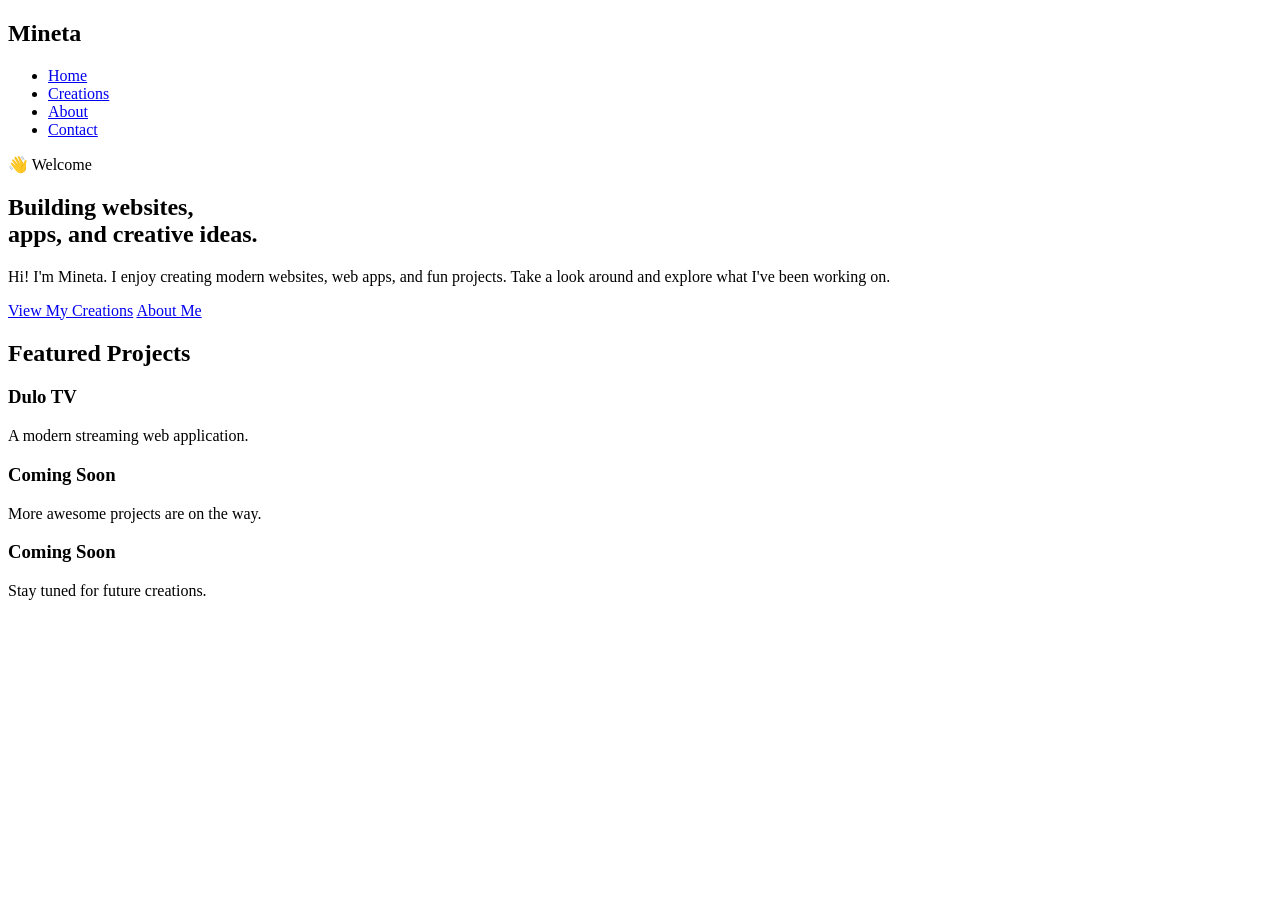
==== index.html @ 87b53065 "Create index.html" ====
<!DOCTYPE html>
<html lang="en">
<head>
    <meta charset="UTF-8">
    <meta name="viewport" content="width=device-width, initial-scale=1.0">
    <title>Mineta | Portfolio</title>

    <link rel="stylesheet" href="css/style.css">

    <link rel="preconnect" href="https://fonts.googleapis.com">
    <link href="https://fonts.googleapis.com/css2?family=Inter:wght@300;400;600;700;800&display=swap" rel="stylesheet">
</head>
<body>

<header>
    <nav class="navbar">
        <h2 class="logo">Mineta</h2>

        <ul>
            <li><a href="#">Home</a></li>
            <li><a href="creations.html">Creations</a></li>
            <li><a href="about.html">About</a></li>
            <li><a href="contact.html">Contact</a></li>
        </ul>
    </nav>
</header>

<section class="hero">

    <div class="hero-content">

        <span class="badge">👋 Welcome</span>

        <h1>Building websites,<br>apps, and creative ideas.</h1>

        <p>
            Hi! I'm Mineta. I enjoy creating modern websites,
            web apps, and fun projects. Take a look around and
            explore what I've been working on.
        </p>

        <div class="buttons">
            <a href="creations.html" class="primary">View My Creations</a>
            <a href="about.html" class="secondary">About Me</a>
        </div>

    </div>

</section>

<section class="featured">

    <h2>Featured Projects</h2>

    <div class="cards">

        <div class="card">
            <h3>Dulo TV</h3>
            <p>A modern streaming web application.</p>
        </div>

        <div class="card">
            <h3>Coming Soon</h3>
            <p>More awesome projects are on the way.</p>
        </div>

        <div class="card">
            <h3>Coming Soon</h3>
            <p>Stay tuned for future creations.</p>
        </div>

    </div>

</section>

<script src="js/script.js"></script>

</body>
</html>
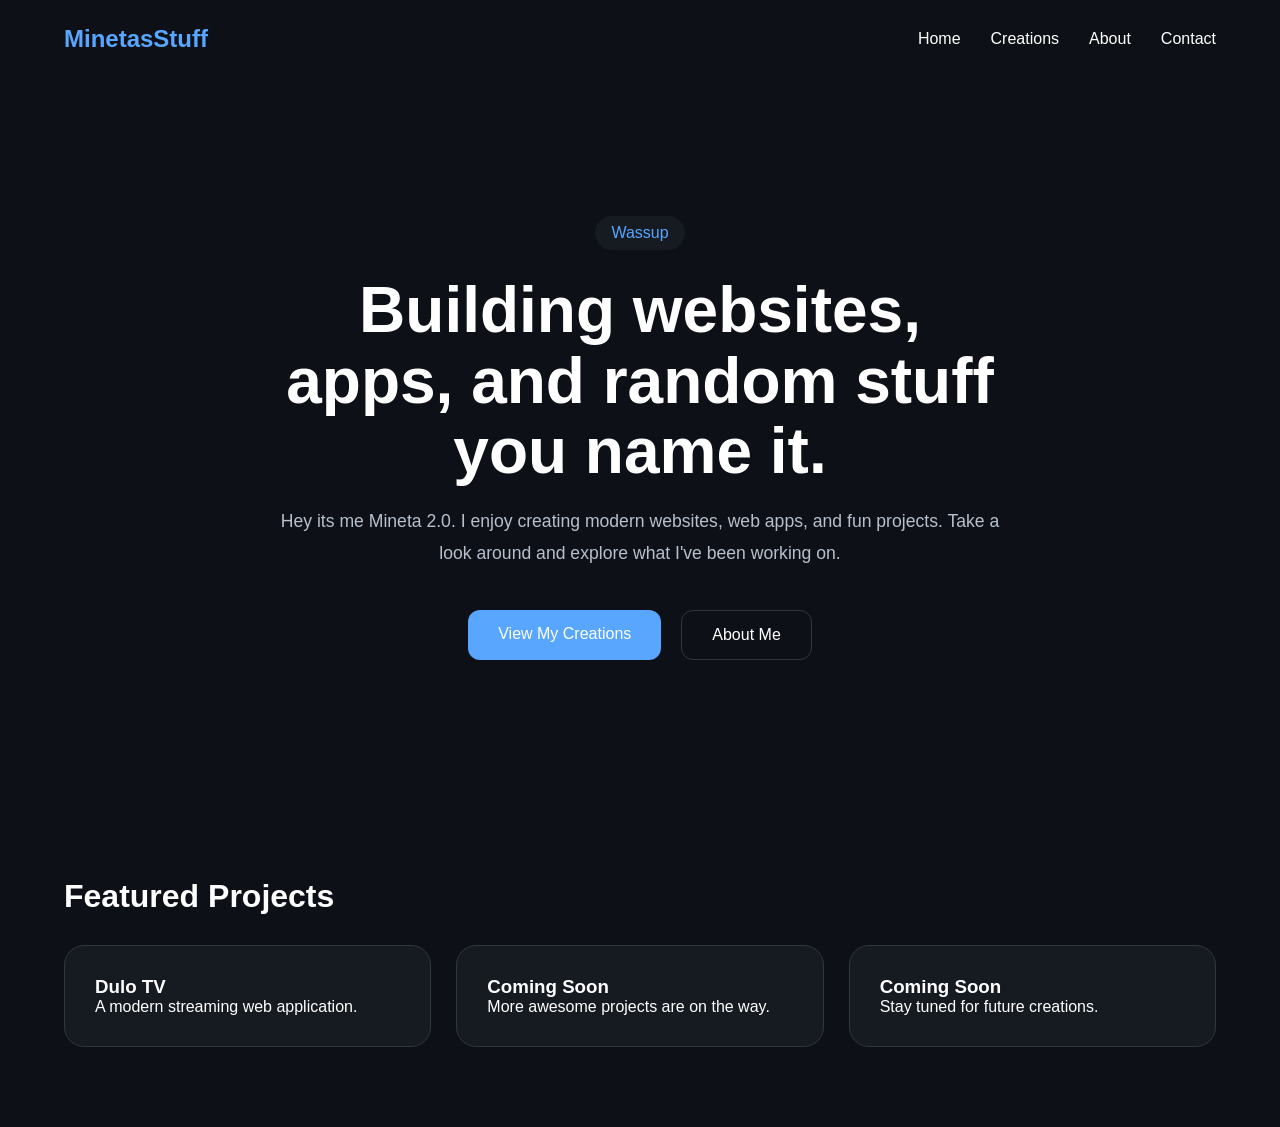
==== commit bd37a54f: "Update index.html" ====
--- a/index.html
+++ b/index.html
@@ -3,7 +3,7 @@
 <head>
     <meta charset="UTF-8">
     <meta name="viewport" content="width=device-width, initial-scale=1.0">
-    <title>Mineta | Portfolio</title>
+    <title>MinetasStuff | Portfolio</title>
 
     <link rel="stylesheet" href="css/style.css">
 
@@ -14,7 +14,7 @@
 
 <header>
     <nav class="navbar">
-        <h2 class="logo">Mineta</h2>
+        <h2 class="logo">MinetasStuff</h2>
 
         <ul>
             <li><a href="#">Home</a></li>
@@ -29,12 +29,12 @@
 
     <div class="hero-content">
 
-        <span class="badge">👋 Welcome</span>
+        <span class="badge"> Wassup</span>
 
-        <h1>Building websites,<br>apps, and creative ideas.</h1>
+        <h1>Building websites,<br>apps, and random stuff you name it.</h1>
 
         <p>
-            Hi! I'm Mineta. I enjoy creating modern websites,
+            Hey its me Mineta 2.0. I enjoy creating modern websites,
             web apps, and fun projects. Take a look around and
             explore what I've been working on.
         </p>
--- a/css/style.css
+++ b/css/style.css
@@ -0,0 +1,138 @@
+*{
+    margin:0;
+    padding:0;
+    box-sizing:border-box;
+}
+
+body{
+    font-family:Inter,sans-serif;
+    background:#0d1117;
+    color:white;
+}
+
+.navbar{
+    width:90%;
+    max-width:1200px;
+    margin:auto;
+    display:flex;
+    justify-content:space-between;
+    align-items:center;
+    padding:25px 0;
+}
+
+.logo{
+    color:#58A6FF;
+}
+
+.navbar ul{
+    display:flex;
+    gap:30px;
+    list-style:none;
+}
+
+.navbar a{
+    color:white;
+    text-decoration:none;
+    transition:.3s;
+}
+
+.navbar a:hover{
+    color:#58A6FF;
+}
+
+.hero{
+    min-height:80vh;
+    display:flex;
+    align-items:center;
+    justify-content:center;
+    text-align:center;
+    padding:40px;
+}
+
+.hero-content{
+    max-width:750px;
+}
+
+.badge{
+    display:inline-block;
+    padding:8px 16px;
+    background:#161B22;
+    border-radius:999px;
+    color:#58A6FF;
+    margin-bottom:25px;
+}
+
+.hero h1{
+    font-size:4rem;
+    line-height:1.1;
+    margin-bottom:20px;
+}
+
+.hero p{
+    color:#b7c0cc;
+    font-size:1.1rem;
+    line-height:1.8;
+}
+
+.buttons{
+    margin-top:40px;
+    display:flex;
+    justify-content:center;
+    gap:20px;
+}
+
+.primary,
+.secondary{
+    text-decoration:none;
+    padding:15px 30px;
+    border-radius:12px;
+    transition:.3s;
+}
+
+.primary{
+    background:#58A6FF;
+    color:white;
+}
+
+.secondary{
+    border:1px solid #30363d;
+    color:white;
+}
+
+.primary:hover{
+    transform:translateY(-3px);
+}
+
+.secondary:hover{
+    background:#161B22;
+}
+
+.featured{
+    width:90%;
+    max-width:1200px;
+    margin:80px auto;
+}
+
+.featured h2{
+    margin-bottom:30px;
+    font-size:2rem;
+}
+
+.cards{
+    display:grid;
+    grid-template-columns:repeat(auto-fit,minmax(280px,1fr));
+    gap:25px;
+}
+
+.card{
+    background:#161B22;
+    border:1px solid #30363d;
+    border-radius:20px;
+    padding:30px;
+    transition:.3s;
+}
+
+.card:hover{
+    transform:translateY(-8px);
+    border-color:#58A6FF;
+}
